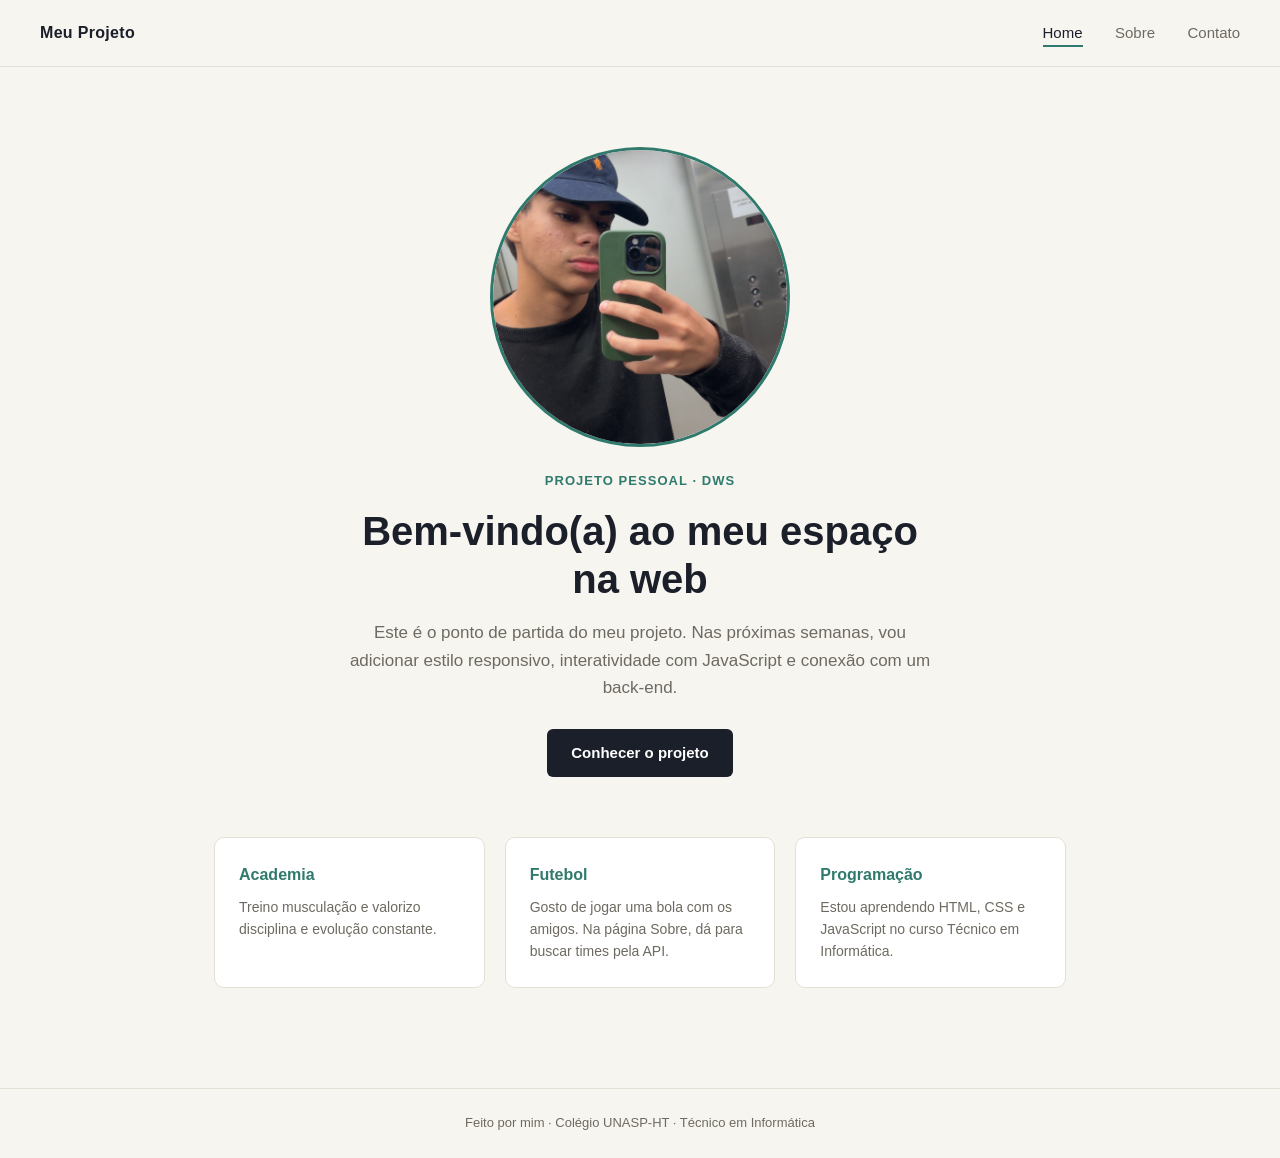
==== index.html @ fddf3a89 "Upload Site" ====
<!DOCTYPE html>
<html lang="pt-BR">
<head>
  <meta charset="UTF-8">
  <meta name="viewport" content="width=device-width, initial-scale=1.0">
  <title>Início | Meu Projeto Pessoal</title>
  <link rel="stylesheet" href="css/style.css">
</head>
<body>

  <header class="site-header">
    <div class="brand">Meu Projeto</div>
    <nav>
      <a href="index.html" class="active">Home</a>
      <a href="pages/sobre.html">Sobre</a>
      <a href="pages/contato.html">Contato</a>
    </nav>
  </header>

  <main>
    <section class="hero">
      <img src="img/IMG_5300.JPG" alt="Foto de Bernardo Jaques" class="profile-photo">
      <span class="eyebrow">Projeto pessoal &middot; DWS</span>
      <h1>Bem-vindo(a) ao meu espaço na web</h1>
      <p class="lead">
        Este é o ponto de partida do meu projeto. Nas próximas semanas, vou adicionar
        estilo responsivo, interatividade com JavaScript e conexão com um back-end.
      </p>
      <a href="pages/sobre.html" class="btn">Conhecer o projeto</a>
    </section>

    <section class="highlights">
      <article class="card">
        <h2>Academia</h2>
        <p>Treino musculação e valorizo disciplina e evolução constante.</p>
      </article>
      <article class="card">
        <h2>Futebol</h2>
        <p>Gosto de jogar uma bola com os amigos. Na página Sobre, dá para buscar times pela API.</p>
      </article>
      <article class="card">
        <h2>Programação</h2>
        <p>Estou aprendendo HTML, CSS e JavaScript no curso Técnico em Informática.</p>
      </article>
    </section>
  </main>

  <footer class="site-footer">
    <p>Feito por mim &middot; Colégio UNASP-HT &middot; Técnico em Informática</p>
  </footer>

</body>
</html>
---- css/style.css ----
* {
  margin: 0;
  padding: 0;
  box-sizing: border-box;
}

:root {
  --bg: #F7F5F0;
  --ink: #1B1F2A;
  --teal: #2F7A6C;
  --muted: #6E6A61;
  --card-bg: #FFFFFF;
  --border: #E4E0D6;
}

body {
  font-family: -apple-system, "Segoe UI", Roboto, Helvetica, Arial, sans-serif;
  background: var(--bg);
  color: var(--ink);
  line-height: 1.6;
}

/* ---- Header e menu ---- */
.site-header {
  display: flex;
  justify-content: space-between;
  align-items: center;
  padding: 20px 40px;
  border-bottom: 1px solid var(--border);
}

.brand {
  font-weight: 700;
  letter-spacing: 0.02em;
}

.site-header nav a {
  color: var(--muted);
  text-decoration: none;
  margin-left: 28px;
  font-size: 15px;
  padding-bottom: 4px;
  border-bottom: 2px solid transparent;
  transition: color 0.2s, border-color 0.2s;
}

.site-header nav a:hover,
.site-header nav a.active {
  color: var(--ink);
  border-bottom-color: var(--teal);
}

/* ---- Hero (Home) ---- */
.hero {
  max-width: 640px;
  margin: 80px auto 60px;
  padding: 0 24px;
  text-align: center;
}

.eyebrow {
  display: inline-block;
  color: var(--teal);
  font-size: 13px;
  font-weight: 600;
  letter-spacing: 0.08em;
  text-transform: uppercase;
  margin-bottom: 16px;
}

.hero h1 {
  font-size: 40px;
  line-height: 1.2;
  margin-bottom: 16px;
}

.lead {
  color: var(--muted);
  font-size: 17px;
  margin-bottom: 28px;
}

.btn {
  display: inline-block;
  background: var(--ink);
  color: #fff;
  text-decoration: none;
  padding: 12px 24px;
  border-radius: 6px;
  font-size: 15px;
  font-weight: 600;
  border: none;
  cursor: pointer;
  transition: background 0.2s;
}

.btn:hover {
  background: var(--teal);
}

.highlights {
  max-width: 900px;
  margin: 0 auto 100px;
  padding: 0 24px;
  display: grid;
  grid-template-columns: repeat(3, 1fr);
  gap: 20px;
}

.card {
  background: var(--card-bg);
  border: 1px solid var(--border);
  border-radius: 10px;
  padding: 24px;
}

.card h2 {
  font-size: 16px;
  color: var(--teal);
  margin-bottom: 8px;
}

.card p {
  color: var(--muted);
  font-size: 14px;
}

.page-intro {
  max-width: 640px;
  margin: 60px auto 20px;
  padding: 0 24px;
}

.page-intro h1 {
  font-size: 32px;
  margin-bottom: 12px;
}

.content-block {
  max-width: 640px;
  margin: 0 auto 100px;
  padding: 0 24px;
}

.content-block h2 {
  font-size: 20px;
  margin: 28px 0 10px;
}

.content-block ul {
  padding-left: 20px;
  color: var(--muted);
}

.content-block li {
  margin-bottom: 6px;
}

form {
  display: flex;
  flex-direction: column;
  gap: 6px;
  margin-top: 20px;
}

form label {
  font-size: 14px;
  font-weight: 600;
  margin-top: 12px;
}

form input,
form textarea {
  padding: 10px 12px;
  border: 1px solid var(--border);
  border-radius: 6px;
  font-size: 15px;
  font-family: inherit;
  background: var(--card-bg);
  color: var(--ink);
}

form input:focus,
form textarea:focus {
  outline: 2px solid var(--teal);
  outline-offset: 1px;
}

form .btn {
  align-self: flex-start;
  margin-top: 16px;
}

.feedback {
  font-size: 14px;
  margin-top: 10px;
  min-height: 20px;
}

.feedback.error { color: #B3261E; }
.feedback.success { color: var(--teal); }

.site-footer {
  text-align: center;
  padding: 24px;
  color: var(--muted);
  font-size: 13px;
  border-top: 1px solid var(--border);
}

.profile-photo {
  display: block;
  width: 300px;
  height: 300px;
  border-radius: 50%;
  object-fit: cover;
  border: 3px solid var(--teal);
  margin: 0 auto 20px;
}

/* ---- Busca de time (API) ---- */
.time-card {
  margin-top: 16px;
  text-align: center;
}

.time-escudo {
  width: 96px;
  height: 96px;
  object-fit: contain;
  margin-bottom: 12px;
}

@media (max-width: 640px) {
  .site-header {
    flex-direction: column;
    gap: 12px;
    padding: 16px 24px;
  }
  .highlights {
    grid-template-columns: 1fr;
  }
  .hero h1 {
    font-size: 30px;
  }
}
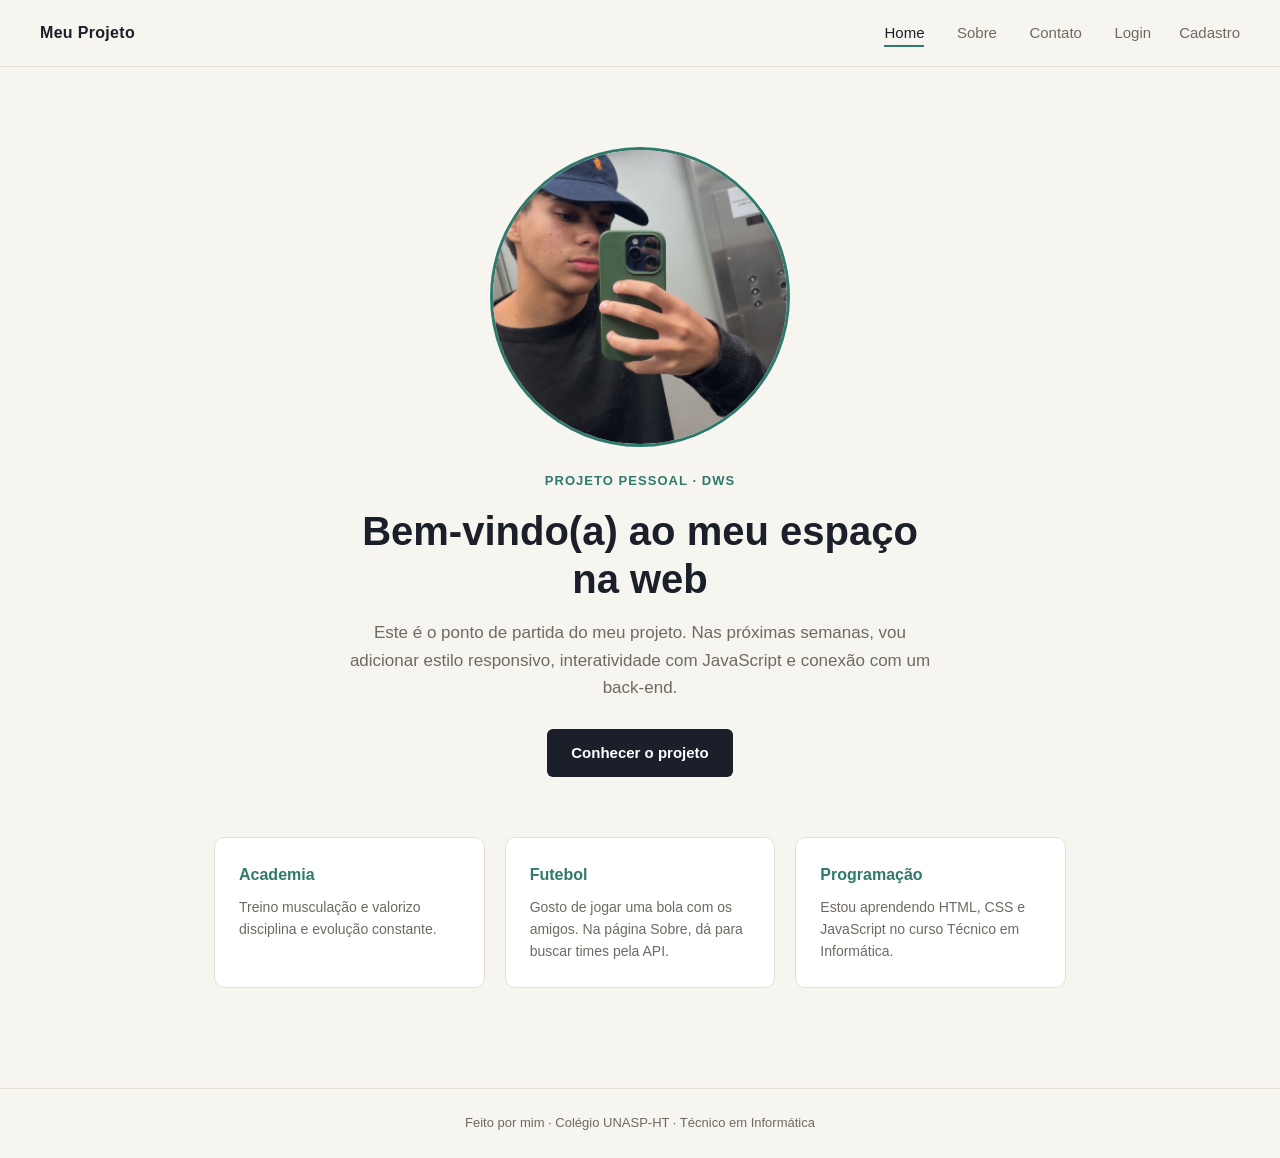
==== commit 254d41b6: "Adiciona paginas de login, cadastro, usuarios e mensagens" ====
--- a/index.html
+++ b/index.html
@@ -49,5 +49,6 @@
     <p>Feito por mim &middot; Colégio UNASP-HT &middot; Técnico em Informática</p>
   </footer>
 
+  <script src="js/menu.js"></script>
 </body>
 </html>
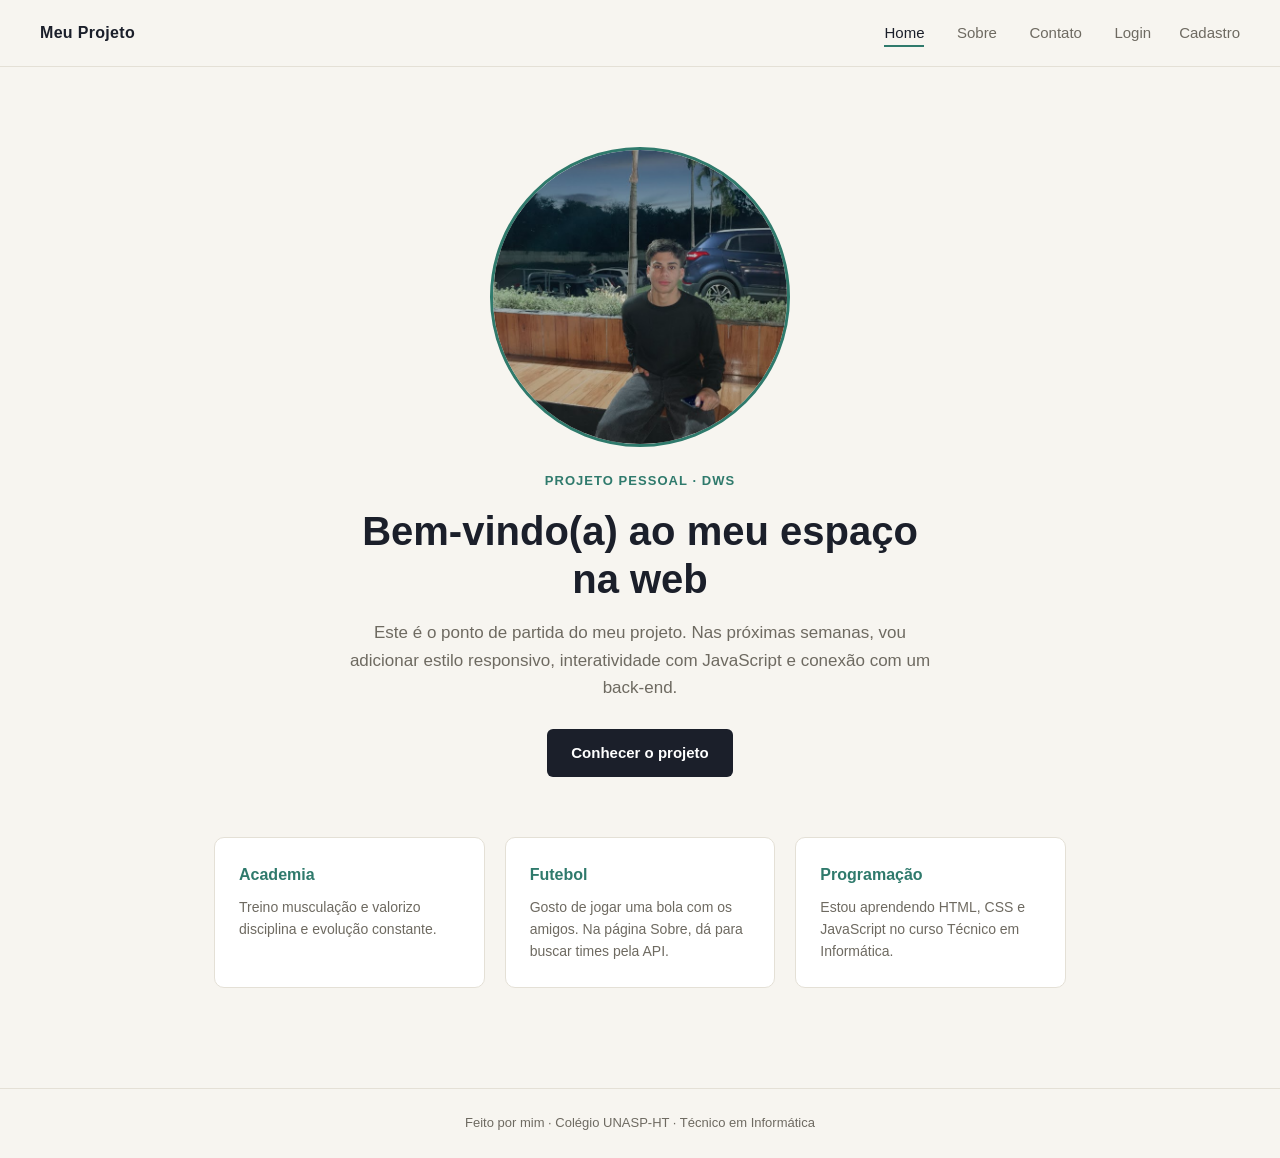
==== commit f3775050: "Troca a foto de perfil" ====
--- a/index.html
+++ b/index.html
@@ -19,7 +19,7 @@
 
   <main>
     <section class="hero">
-      <img src="img/IMG_5300.JPG" alt="Foto de Bernardo Jaques" class="profile-photo">
+      <img src="img/foto-perfil.png" alt="Foto de Bernardo Jaques" class="profile-photo">
       <span class="eyebrow">Projeto pessoal &middot; DWS</span>
       <h1>Bem-vindo(a) ao meu espaço na web</h1>
       <p class="lead">
